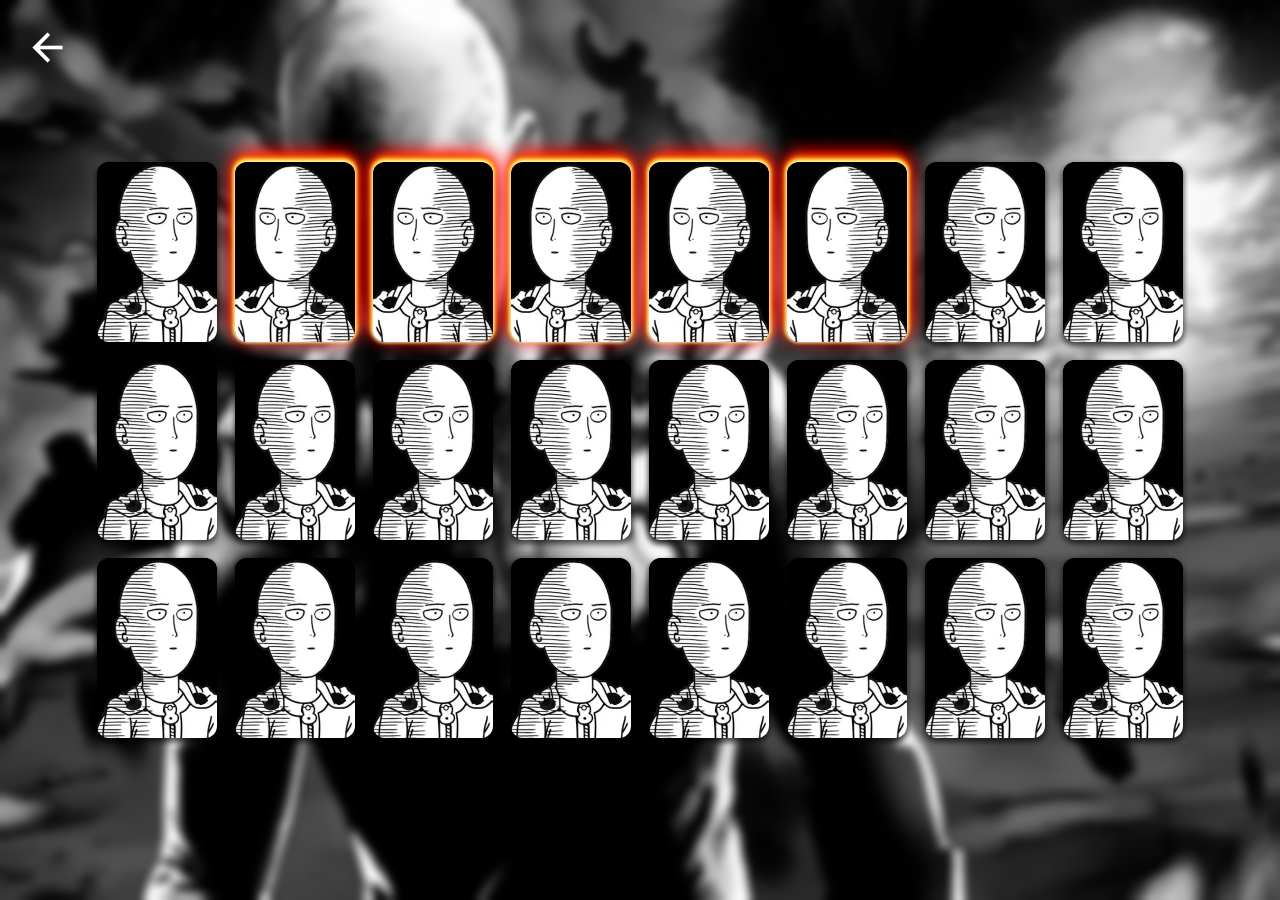
==== game.html @ 5aae7574 "adding layout project and some adjusts" ====
<!DOCTYPE html>
<html lang="pt-BR">

<head>
    <meta charset="UTF-8">
    <meta http-equiv="X-UA-Compatible" content="IE=edge">
    <meta name="viewport" content="width=device-width, initial-scale=1.0">
    <!-- JavaScript -->
    <script defer src="./assets/js/game.js"></script>
    <script defer src="./assets/js/interface.js"></script>
    <!-- CSS -->
    <link rel="stylesheet" href="./assets/css/style.css">
    <link rel="shortcut icon" href="./assets/images/punch-favicon.png" type="image/x-icon">
    <!-- Material Icons -->
    <link href="https://fonts.googleapis.com/icon?family=Material+Icons" rel="stylesheet">
    <!-- Page title -->
    <title>Memory Game - New Game</title>
</head>

<body>

    <div id="game-container">
        <a href="index.html"><span class="material-icons">arrow_back</span></a>
        <div id="card">
            <div id="front-card" class="card-square">
                <img src="./assets/images/saitama-front.webp" alt="card">
            </div>
            <div id="back-card" class="card-square">
                <img src="./assets/images/card-back.webp" alt="card">
            </div>
        </div>
        <div id="card" class="flip">
            <div id="front-card" class="card-square">
                <img src="./assets/images/king-front.webp" alt="card">
            </div>
            <div id="back-card" class="card-square">
                <img src="./assets/images/card-back.webp" alt="card">
            </div>
        </div>
        <div id="card" class="flip">
            <div id="front-card" class="card-square">
                <img src="./assets/images/metalbat-front.webp" alt="card">
            </div>
            <div id="back-card" class="card-square">
                <img src="./assets/images/card-back.webp" alt="card">
            </div>
        </div>
        <div id="card" class="flip">
            <div id="front-card" class="card-square">
                <img src="./assets/images/tatsumaki-front.webp" alt="card">
            </div>
            <div id="back-card" class="card-square">
                <img src="./assets/images/card-back.webp" alt="card">
            </div>
        </div>
        <div id="card" class="flip">
            <div id="front-card" class="card-square">
                <img src="./assets/images/sonic-front.webp" alt="card">
            </div>
            <div id="back-card" class="card-square">
                <img src="./assets/images/card-back.webp" alt="card">
            </div>
        </div>
        <div id="card" class="flip">
            <div id="front-card" class="card-square">
                <img src="./assets/images/silverfang-front.webp" alt="card">
            </div>
            <div id="back-card" class="card-square">
                <img src="./assets/images/card-back.webp" alt="card">
            </div>
        </div>
        <div id="card">
            <div id="front-card" class="card-square">
                <img src="./assets/images/saitama-front.webp" alt="card">
            </div>
            <div id="back-card" class="card-square">
                <img src="./assets/images/card-back.webp" alt="card">
            </div>
        </div>
        <div id="card">
            <div id="front-card" class="card-square">
                <img src="./assets/images/saitama-front.webp" alt="card">
            </div>
            <div id="back-card" class="card-square">
                <img src="./assets/images/card-back.webp" alt="card">
            </div>
        </div>
        <div id="card">
            <div id="front-card" class="card-square">
                <img src="./assets/images/saitama-front.webp" alt="card">
            </div>
            <div id="back-card" class="card-square">
                <img src="./assets/images/card-back.webp" alt="card">
            </div>
        </div>
        <div id="card">
            <div id="front-card" class="card-square">
                <img src="./assets/images/saitama-front.webp" alt="card">
            </div>
            <div id="back-card" class="card-square">
                <img src="./assets/images/card-back.webp" alt="card">
            </div>
        </div>
        <div id="card">
            <div id="front-card" class="card-square">
                <img src="./assets/images/saitama-front.webp" alt="card">
            </div>
            <div id="back-card" class="card-square">
                <img src="./assets/images/card-back.webp" alt="card">
            </div>
        </div>
        <div id="card">
            <div id="front-card" class="card-square">
                <img src="./assets/images/saitama-front.webp" alt="card">
            </div>
            <div id="back-card" class="card-square">
                <img src="./assets/images/card-back.webp" alt="card">
            </div>
        </div>
        <div id="card">
            <div id="front-card" class="card-square">
                <img src="./assets/images/saitama-front.webp" alt="card">
            </div>
            <div id="back-card" class="card-square">
                <img src="./assets/images/card-back.webp" alt="card">
            </div>
        </div>
        <div id="card">
            <div id="front-card" class="card-square">
                <img src="./assets/images/saitama-front.webp" alt="card">
            </div>
            <div id="back-card" class="card-square">
                <img src="./assets/images/card-back.webp" alt="card">
            </div>
        </div>
        <div id="card">
            <div id="front-card" class="card-square">
                <img src="./assets/images/saitama-front.webp" alt="card">
            </div>
            <div id="back-card" class="card-square">
                <img src="./assets/images/card-back.webp" alt="card">
            </div>
        </div>
        <div id="card">
            <div id="front-card" class="card-square">
                <img src="./assets/images/saitama-front.webp" alt="card">
            </div>
            <div id="back-card" class="card-square">
                <img src="./assets/images/card-back.webp" alt="card">
            </div>
        </div>
        <div id="card">
            <div id="front-card" class="card-square">
                <img src="./assets/images/saitama-front.webp" alt="card">
            </div>
            <div id="back-card" class="card-square">
                <img src="./assets/images/card-back.webp" alt="card">
            </div>
        </div>
        <div id="card">
            <div id="front-card" class="card-square">
                <img src="./assets/images/saitama-front.webp" alt="card">
            </div>
            <div id="back-card" class="card-square">
                <img src="./assets/images/card-back.webp" alt="card">
            </div>
        </div>
        <div id="card">
            <div id="front-card" class="card-square">
                <img src="./assets/images/saitama-front.webp" alt="card">
            </div>
            <div id="back-card" class="card-square">
                <img src="./assets/images/card-back.webp" alt="card">
            </div>
        </div>
        <div id="card">
            <div id="front-card" class="card-square">
                <img src="./assets/images/saitama-front.webp" alt="card">
            </div>
            <div id="back-card" class="card-square">
                <img src="./assets/images/card-back.webp" alt="card">
            </div>
        </div>
        <div id="card">
            <div id="front-card" class="card-square">
                <img src="./assets/images/saitama-front.webp" alt="card">
            </div>
            <div id="back-card" class="card-square">
                <img src="./assets/images/card-back.webp" alt="card">
            </div>
        </div>
        <div id="card">
            <div id="front-card" class="card-square">
                <img src="./assets/images/saitama-front.webp" alt="card">
            </div>
            <div id="back-card" class="card-square">
                <img src="./assets/images/card-back.webp" alt="card">
            </div>
        </div>
        <div id="card">
            <div id="front-card" class="card-square">
                <img src="./assets/images/saitama-front.webp" alt="card">
            </div>
            <div id="back-card" class="card-square">
                <img src="./assets/images/card-back.webp" alt="card">
            </div>
        </div>
        <div id="card">
            <div id="front-card" class="card-square">
                <img src="./assets/images/saitama-front.webp" alt="card">
            </div>
            <div id="back-card" class="card-square">
                <img src="./assets/images/card-back.webp" alt="card">
            </div>
        </div>
    </div>

    <script>
        const card = document.querySelector('#card')
        card.addEventListener('click', () => card.classList.toggle('flip'))
    </script>

</body>

</html>
---- assets/css/style.css ----
* {
  margin: 0;
  padding: 0;
  -webkit-box-sizing: border-box;
          box-sizing: border-box;
}

:root {
  font-size: 62.5%;
  height: 100%;
  -webkit-user-select: none;
     -moz-user-select: none;
      -ms-user-select: none;
          user-select: none;
}

body {
  display: -webkit-box;
  display: -ms-flexbox;
  display: flex;
  -webkit-box-pack: center;
      -ms-flex-pack: center;
          justify-content: center;
  -webkit-box-align: center;
      -ms-flex-align: center;
          align-items: center;
  width: 100%;
  height: 100%;
  background: url("../images/game-background.webp") no-repeat center/cover;
  -webkit-backdrop-filter: blur(5px);
          backdrop-filter: blur(5px);
}

#game-container {
  display: -ms-grid;
  display: grid;
  -webkit-box-align: center;
      -ms-flex-align: center;
          align-items: center;
  -webkit-box-pack: center;
      -ms-flex-pack: center;
          justify-content: center;
  -ms-grid-columns: (1fr)[8];
      grid-template-columns: repeat(8, 1fr);
  -ms-grid-rows: (1fr)[3];
      grid-template-rows: repeat(3, 1fr);
  gap: 1.8rem;
  padding: .5rem;
}

#game-container a {
  position: absolute;
  left: 2.5rem;
  top: 2.5rem;
}

#game-container a span {
  color: #fff;
  font-size: 4.5rem;
}

#card {
  display: -webkit-box;
  display: -ms-flexbox;
  display: flex;
  -webkit-box-pack: center;
      -ms-flex-pack: center;
          justify-content: center;
  -webkit-box-align: center;
      -ms-flex-align: center;
          align-items: center;
  -webkit-transform-style: preserve-3d;
          transform-style: preserve-3d;
  -webkit-transition: all .5s;
  transition: all .5s;
  cursor: not-allowed;
}

#card:not(.flip) {
  cursor: pointer;
}

#card:not(.flip) .card-square {
  -webkit-box-shadow: rgba(0, 0, 0, 0.2) 0px 3px 6px, rgba(0, 0, 0, 0.3) 0px 3px 6px;
          box-shadow: rgba(0, 0, 0, 0.2) 0px 3px 6px, rgba(0, 0, 0, 0.3) 0px 3px 6px;
}

.card-square {
  display: -webkit-box;
  display: -ms-flexbox;
  display: flex;
  -webkit-box-pack: center;
      -ms-flex-pack: center;
          justify-content: center;
  -webkit-box-align: center;
      -ms-flex-align: center;
          align-items: center;
  position: relative;
  width: 12rem;
  height: 18rem;
  border-radius: 1.2rem;
  overflow: hidden;
  -webkit-box-shadow: white 0px -1px 4px, yellow 0px -2px 5px, #ff8000 0px -4px 8px, red 0px -6px 20px, 0 0 0 0 rgba(0, 0, 0, 0);
          box-shadow: white 0px -1px 4px, yellow 0px -2px 5px, #ff8000 0px -4px 8px, red 0px -6px 20px, 0 0 0 0 rgba(0, 0, 0, 0);
}

.card-square img {
  width: 100%;
  height: 100%;
}

#front-card {
  -webkit-transform: rotateY(180deg);
          transform: rotateY(180deg);
  position: absolute;
}

.flip {
  -webkit-transform: rotateY(180deg);
          transform: rotateY(180deg);
}
/*# sourceMappingURL=style.css.map */
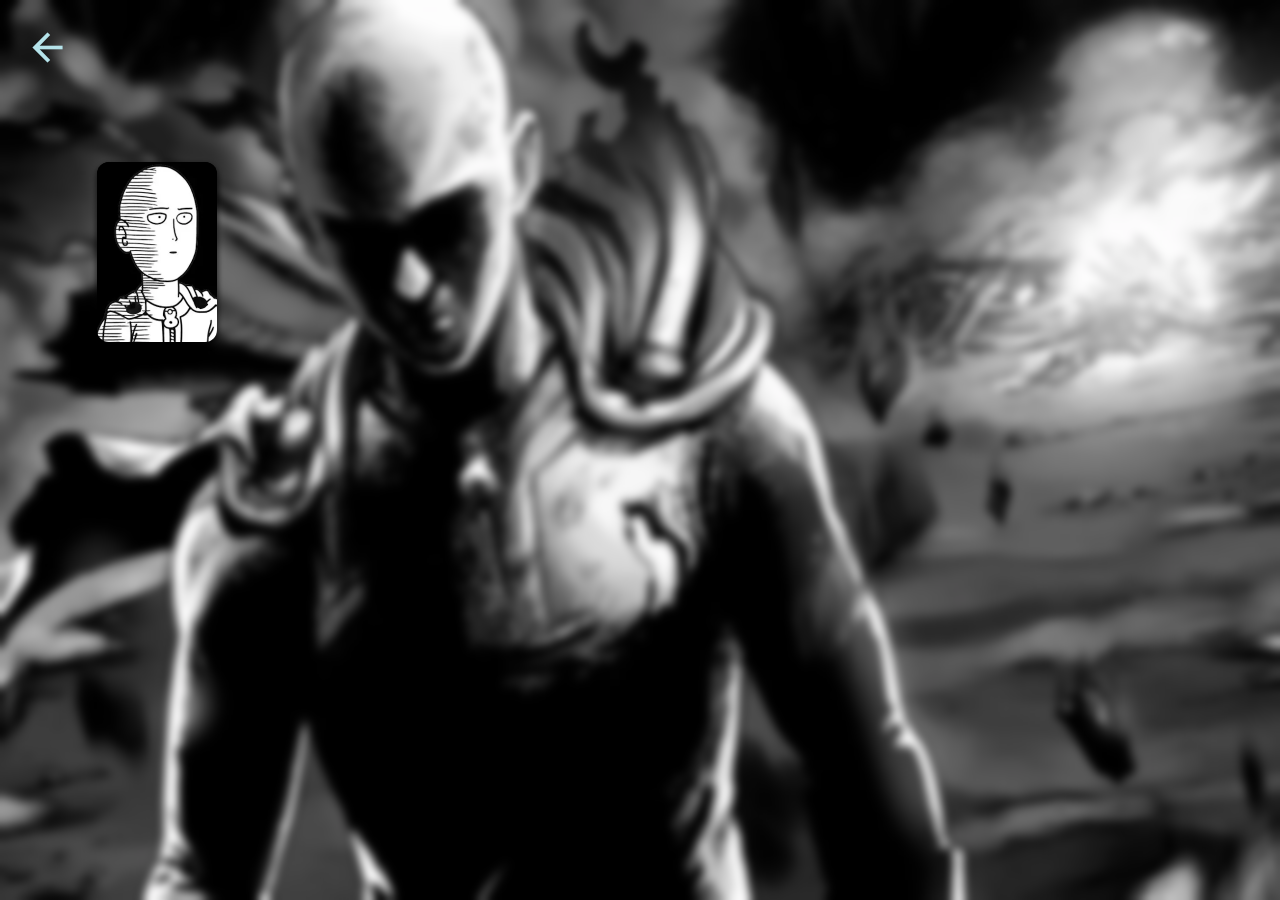
==== commit 896ebb74: "main page functionalities done" ====
--- a/game.html
+++ b/game.html
@@ -1,15 +1,15 @@
 <!DOCTYPE html>
-<html lang="pt-BR">
+<html lang="en">
 
 <head>
     <meta charset="UTF-8">
     <meta http-equiv="X-UA-Compatible" content="IE=edge">
     <meta name="viewport" content="width=device-width, initial-scale=1.0">
     <!-- JavaScript -->
-    <script defer src="./assets/js/game.js"></script>
+    <!-- <script defer src="./assets/js/game.js"></script> -->
     <script defer src="./assets/js/interface.js"></script>
     <!-- CSS -->
-    <link rel="stylesheet" href="./assets/css/style.css">
+    <link rel="stylesheet" href="./assets/css/game.css">
     <link rel="shortcut icon" href="./assets/images/punch-favicon.png" type="image/x-icon">
     <!-- Material Icons -->
     <link href="https://fonts.googleapis.com/icon?family=Material+Icons" rel="stylesheet">
@@ -20,206 +20,19 @@
 <body>
 
     <div id="game-container">
+        <!-- Arrow Back - Home page -->
         <a href="index.html"><span class="material-icons">arrow_back</span></a>
+        <!-- Maximum 12 pairs (24 cards) -->
         <div id="card">
             <div id="front-card" class="card-square">
-                <img src="./assets/images/saitama-front.webp" alt="card">
+                <img src="./assets/images/cards/saitama-front.webp" alt="card">
             </div>
             <div id="back-card" class="card-square">
-                <img src="./assets/images/card-back.webp" alt="card">
-            </div>
-        </div>
-        <div id="card" class="flip">
-            <div id="front-card" class="card-square">
-                <img src="./assets/images/king-front.webp" alt="card">
-            </div>
-            <div id="back-card" class="card-square">
-                <img src="./assets/images/card-back.webp" alt="card">
-            </div>
-        </div>
-        <div id="card" class="flip">
-            <div id="front-card" class="card-square">
-                <img src="./assets/images/metalbat-front.webp" alt="card">
-            </div>
-            <div id="back-card" class="card-square">
-                <img src="./assets/images/card-back.webp" alt="card">
-            </div>
-        </div>
-        <div id="card" class="flip">
-            <div id="front-card" class="card-square">
-                <img src="./assets/images/tatsumaki-front.webp" alt="card">
-            </div>
-            <div id="back-card" class="card-square">
-                <img src="./assets/images/card-back.webp" alt="card">
-            </div>
-        </div>
-        <div id="card" class="flip">
-            <div id="front-card" class="card-square">
-                <img src="./assets/images/sonic-front.webp" alt="card">
-            </div>
-            <div id="back-card" class="card-square">
-                <img src="./assets/images/card-back.webp" alt="card">
-            </div>
-        </div>
-        <div id="card" class="flip">
-            <div id="front-card" class="card-square">
-                <img src="./assets/images/silverfang-front.webp" alt="card">
-            </div>
-            <div id="back-card" class="card-square">
-                <img src="./assets/images/card-back.webp" alt="card">
-            </div>
-        </div>
-        <div id="card">
-            <div id="front-card" class="card-square">
-                <img src="./assets/images/saitama-front.webp" alt="card">
-            </div>
-            <div id="back-card" class="card-square">
-                <img src="./assets/images/card-back.webp" alt="card">
-            </div>
-        </div>
-        <div id="card">
-            <div id="front-card" class="card-square">
-                <img src="./assets/images/saitama-front.webp" alt="card">
-            </div>
-            <div id="back-card" class="card-square">
-                <img src="./assets/images/card-back.webp" alt="card">
-            </div>
-        </div>
-        <div id="card">
-            <div id="front-card" class="card-square">
-                <img src="./assets/images/saitama-front.webp" alt="card">
-            </div>
-            <div id="back-card" class="card-square">
-                <img src="./assets/images/card-back.webp" alt="card">
-            </div>
-        </div>
-        <div id="card">
-            <div id="front-card" class="card-square">
-                <img src="./assets/images/saitama-front.webp" alt="card">
-            </div>
-            <div id="back-card" class="card-square">
-                <img src="./assets/images/card-back.webp" alt="card">
-            </div>
-        </div>
-        <div id="card">
-            <div id="front-card" class="card-square">
-                <img src="./assets/images/saitama-front.webp" alt="card">
-            </div>
-            <div id="back-card" class="card-square">
-                <img src="./assets/images/card-back.webp" alt="card">
-            </div>
-        </div>
-        <div id="card">
-            <div id="front-card" class="card-square">
-                <img src="./assets/images/saitama-front.webp" alt="card">
-            </div>
-            <div id="back-card" class="card-square">
-                <img src="./assets/images/card-back.webp" alt="card">
-            </div>
-        </div>
-        <div id="card">
-            <div id="front-card" class="card-square">
-                <img src="./assets/images/saitama-front.webp" alt="card">
-            </div>
-            <div id="back-card" class="card-square">
-                <img src="./assets/images/card-back.webp" alt="card">
-            </div>
-        </div>
-        <div id="card">
-            <div id="front-card" class="card-square">
-                <img src="./assets/images/saitama-front.webp" alt="card">
-            </div>
-            <div id="back-card" class="card-square">
-                <img src="./assets/images/card-back.webp" alt="card">
-            </div>
-        </div>
-        <div id="card">
-            <div id="front-card" class="card-square">
-                <img src="./assets/images/saitama-front.webp" alt="card">
-            </div>
-            <div id="back-card" class="card-square">
-                <img src="./assets/images/card-back.webp" alt="card">
-            </div>
-        </div>
-        <div id="card">
-            <div id="front-card" class="card-square">
-                <img src="./assets/images/saitama-front.webp" alt="card">
-            </div>
-            <div id="back-card" class="card-square">
-                <img src="./assets/images/card-back.webp" alt="card">
-            </div>
-        </div>
-        <div id="card">
-            <div id="front-card" class="card-square">
-                <img src="./assets/images/saitama-front.webp" alt="card">
-            </div>
-            <div id="back-card" class="card-square">
-                <img src="./assets/images/card-back.webp" alt="card">
-            </div>
-        </div>
-        <div id="card">
-            <div id="front-card" class="card-square">
-                <img src="./assets/images/saitama-front.webp" alt="card">
-            </div>
-            <div id="back-card" class="card-square">
-                <img src="./assets/images/card-back.webp" alt="card">
-            </div>
-        </div>
-        <div id="card">
-            <div id="front-card" class="card-square">
-                <img src="./assets/images/saitama-front.webp" alt="card">
-            </div>
-            <div id="back-card" class="card-square">
-                <img src="./assets/images/card-back.webp" alt="card">
-            </div>
-        </div>
-        <div id="card">
-            <div id="front-card" class="card-square">
-                <img src="./assets/images/saitama-front.webp" alt="card">
-            </div>
-            <div id="back-card" class="card-square">
-                <img src="./assets/images/card-back.webp" alt="card">
-            </div>
-        </div>
-        <div id="card">
-            <div id="front-card" class="card-square">
-                <img src="./assets/images/saitama-front.webp" alt="card">
-            </div>
-            <div id="back-card" class="card-square">
-                <img src="./assets/images/card-back.webp" alt="card">
-            </div>
-        </div>
-        <div id="card">
-            <div id="front-card" class="card-square">
-                <img src="./assets/images/saitama-front.webp" alt="card">
-            </div>
-            <div id="back-card" class="card-square">
-                <img src="./assets/images/card-back.webp" alt="card">
-            </div>
-        </div>
-        <div id="card">
-            <div id="front-card" class="card-square">
-                <img src="./assets/images/saitama-front.webp" alt="card">
-            </div>
-            <div id="back-card" class="card-square">
-                <img src="./assets/images/card-back.webp" alt="card">
-            </div>
-        </div>
-        <div id="card">
-            <div id="front-card" class="card-square">
-                <img src="./assets/images/saitama-front.webp" alt="card">
-            </div>
-            <div id="back-card" class="card-square">
-                <img src="./assets/images/card-back.webp" alt="card">
+                <img src="./assets/images/back-card.webp" alt="card">
             </div>
         </div>
     </div>
 
-    <script>
-        const card = document.querySelector('#card')
-        card.addEventListener('click', () => card.classList.toggle('flip'))
-    </script>
-
 </body>
 
 </html>--- a/assets/css/game.css
+++ b/assets/css/game.css
@@ -0,0 +1,127 @@
+* {
+  margin: 0;
+  padding: 0;
+  -webkit-box-sizing: border-box;
+          box-sizing: border-box;
+  text-decoration: none;
+  -webkit-user-select: none;
+     -moz-user-select: none;
+      -ms-user-select: none;
+          user-select: none;
+}
+
+:root {
+  font-size: 62.5%;
+  height: 100%;
+  -webkit-user-select: none;
+     -moz-user-select: none;
+      -ms-user-select: none;
+          user-select: none;
+}
+
+body {
+  display: -webkit-box;
+  display: -ms-flexbox;
+  display: flex;
+  -webkit-box-pack: center;
+      -ms-flex-pack: center;
+          justify-content: center;
+  -webkit-box-align: center;
+      -ms-flex-align: center;
+          align-items: center;
+  width: 100%;
+  height: 100%;
+  background: url("../images/game-background.webp") no-repeat center/cover;
+  -webkit-backdrop-filter: blur(5px);
+          backdrop-filter: blur(5px);
+}
+
+#game-container {
+  display: -ms-grid;
+  display: grid;
+  -webkit-box-align: center;
+      -ms-flex-align: center;
+          align-items: center;
+  -webkit-box-pack: center;
+      -ms-flex-pack: center;
+          justify-content: center;
+  -ms-grid-columns: (1fr)[8];
+      grid-template-columns: repeat(8, 1fr);
+  -ms-grid-rows: (1fr)[3];
+      grid-template-rows: repeat(3, 1fr);
+  gap: 1.8rem;
+  padding: .5rem;
+}
+
+#game-container a {
+  position: absolute;
+  left: 2.5rem;
+  top: 2.5rem;
+}
+
+#game-container a span {
+  color: #b5e3ea;
+  font-size: 4.5rem;
+}
+
+#card {
+  display: -webkit-box;
+  display: -ms-flexbox;
+  display: flex;
+  -webkit-box-pack: center;
+      -ms-flex-pack: center;
+          justify-content: center;
+  -webkit-box-align: center;
+      -ms-flex-align: center;
+          align-items: center;
+  -webkit-transform-style: preserve-3d;
+          transform-style: preserve-3d;
+  -webkit-transition: all .5s;
+  transition: all .5s;
+  cursor: not-allowed;
+}
+
+#card:not(.flip) {
+  cursor: pointer;
+}
+
+#card:not(.flip) .card-square {
+  -webkit-box-shadow: rgba(0, 0, 0, 0.2) 0px 3px 6px, rgba(0, 0, 0, 0.3) 0px 3px 6px;
+          box-shadow: rgba(0, 0, 0, 0.2) 0px 3px 6px, rgba(0, 0, 0, 0.3) 0px 3px 6px;
+}
+
+.card-square {
+  display: -webkit-box;
+  display: -ms-flexbox;
+  display: flex;
+  -webkit-box-pack: center;
+      -ms-flex-pack: center;
+          justify-content: center;
+  -webkit-box-align: center;
+      -ms-flex-align: center;
+          align-items: center;
+  position: relative;
+  width: 12rem;
+  height: 18rem;
+  border-radius: 1.2rem;
+  overflow: hidden;
+  -webkit-box-shadow: white 0px -1px 4px, yellow 0px -2px 5px, #ff8000 0px -4px 8px, red 0px -6px 20px, 0 0 0 0 rgba(0, 0, 0, 0);
+          box-shadow: white 0px -1px 4px, yellow 0px -2px 5px, #ff8000 0px -4px 8px, red 0px -6px 20px, 0 0 0 0 rgba(0, 0, 0, 0);
+}
+
+.card-square img {
+  width: 100%;
+  height: 100%;
+}
+
+#front-card {
+  -webkit-transform: rotateY(180deg);
+          transform: rotateY(180deg);
+  position: absolute;
+}
+
+.flip {
+  -webkit-transform: rotateY(180deg);
+          transform: rotateY(180deg);
+}
+/*# sourceMappingURL=game.css.map */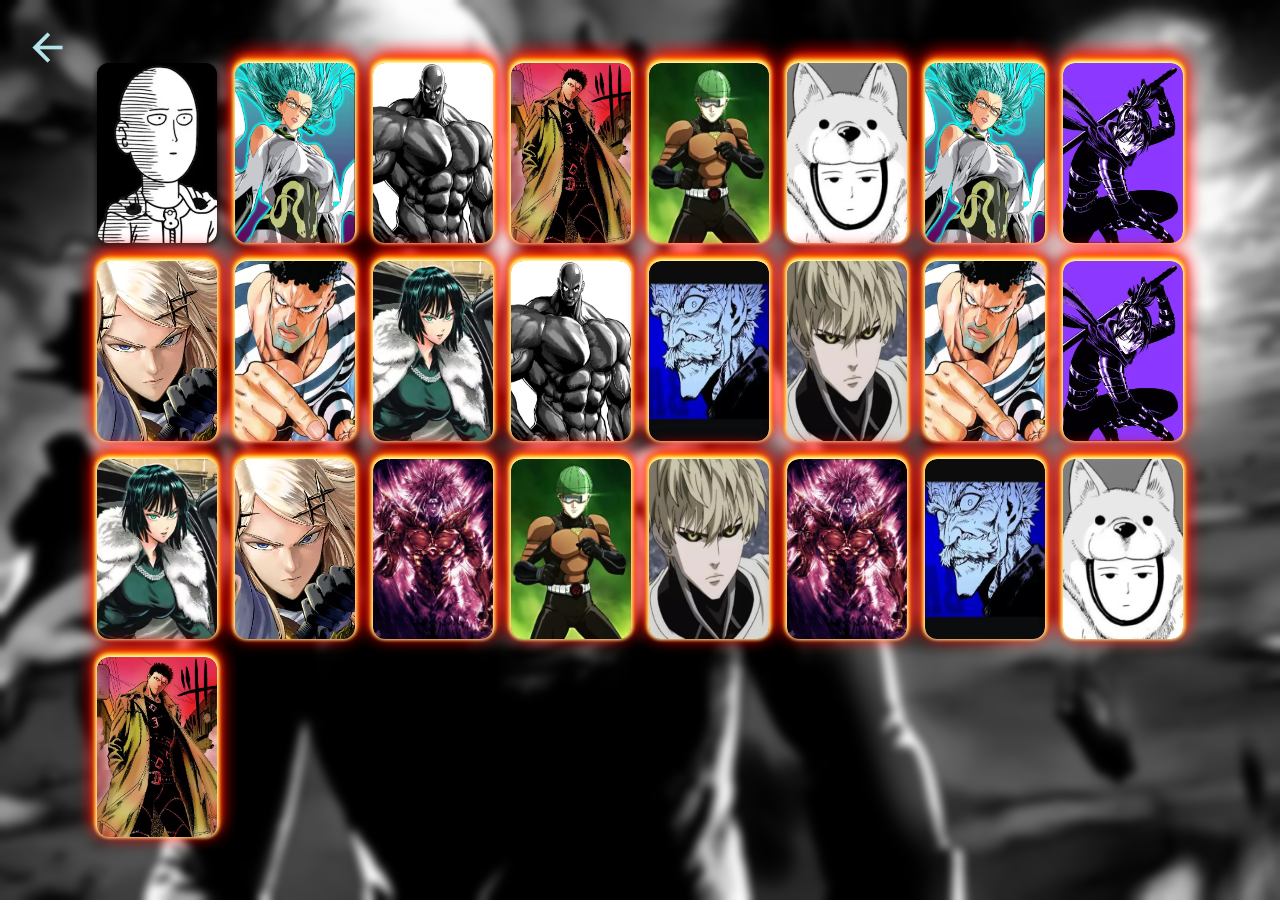
==== commit 43929d2a: "some improvements" ====
--- a/game.html
+++ b/game.html
@@ -6,7 +6,7 @@
     <meta http-equiv="X-UA-Compatible" content="IE=edge">
     <meta name="viewport" content="width=device-width, initial-scale=1.0">
     <!-- JavaScript -->
-    <!-- <script defer src="./assets/js/game.js"></script> -->
+    <script defer src="./assets/js/game.js"></script>
     <script defer src="./assets/js/interface.js"></script>
     <!-- CSS -->
     <link rel="stylesheet" href="./assets/css/game.css">
@@ -20,17 +20,23 @@
 <body>
 
     <div id="game-container">
+        <!-- Flip sound -->
+        <audio id="flip-sound" src="./assets/sounds/flip.ogg"></audio>
         <!-- Arrow Back - Home page -->
-        <a href="index.html"><span class="material-icons">arrow_back</span></a>
+        <a title="Back to home" href="index.html"><span class="material-icons">arrow_back</span></a>
         <!-- Maximum 12 pairs (24 cards) -->
-        <div id="card">
-            <div id="front-card" class="card-square">
-                <img src="./assets/images/cards/saitama-front.webp" alt="card">
+
+
+        <div id="card" class="cards">
+            <div class="front-card card-square" data-icon="saitama">
+                <img src="./assets/images/cards/saitama.webp">
             </div>
-            <div id="back-card" class="card-square">
-                <img src="./assets/images/back-card.webp" alt="card">
+            <div class="back-card card-square">
+                <img src="./assets/images/back-card.webp">
             </div>
         </div>
+
+
     </div>
 
 </body>
--- a/assets/css/game.css
+++ b/assets/css/game.css
@@ -64,7 +64,7 @@
   font-size: 4.5rem;
 }
 
-#card {
+.cards {
   display: -webkit-box;
   display: -ms-flexbox;
   display: flex;
@@ -81,11 +81,11 @@
   cursor: not-allowed;
 }
 
-#card:not(.flip) {
+.cards:not(.flip) {
   cursor: pointer;
 }
 
-#card:not(.flip) .card-square {
+.cards:not(.flip) .card-square {
   -webkit-box-shadow: rgba(0, 0, 0, 0.2) 0px 3px 6px, rgba(0, 0, 0, 0.3) 0px 3px 6px;
           box-shadow: rgba(0, 0, 0, 0.2) 0px 3px 6px, rgba(0, 0, 0, 0.3) 0px 3px 6px;
 }
@@ -114,7 +114,7 @@
   height: 100%;
 }
 
-#front-card {
+.front-card {
   -webkit-transform: rotateY(180deg);
           transform: rotateY(180deg);
   position: absolute;
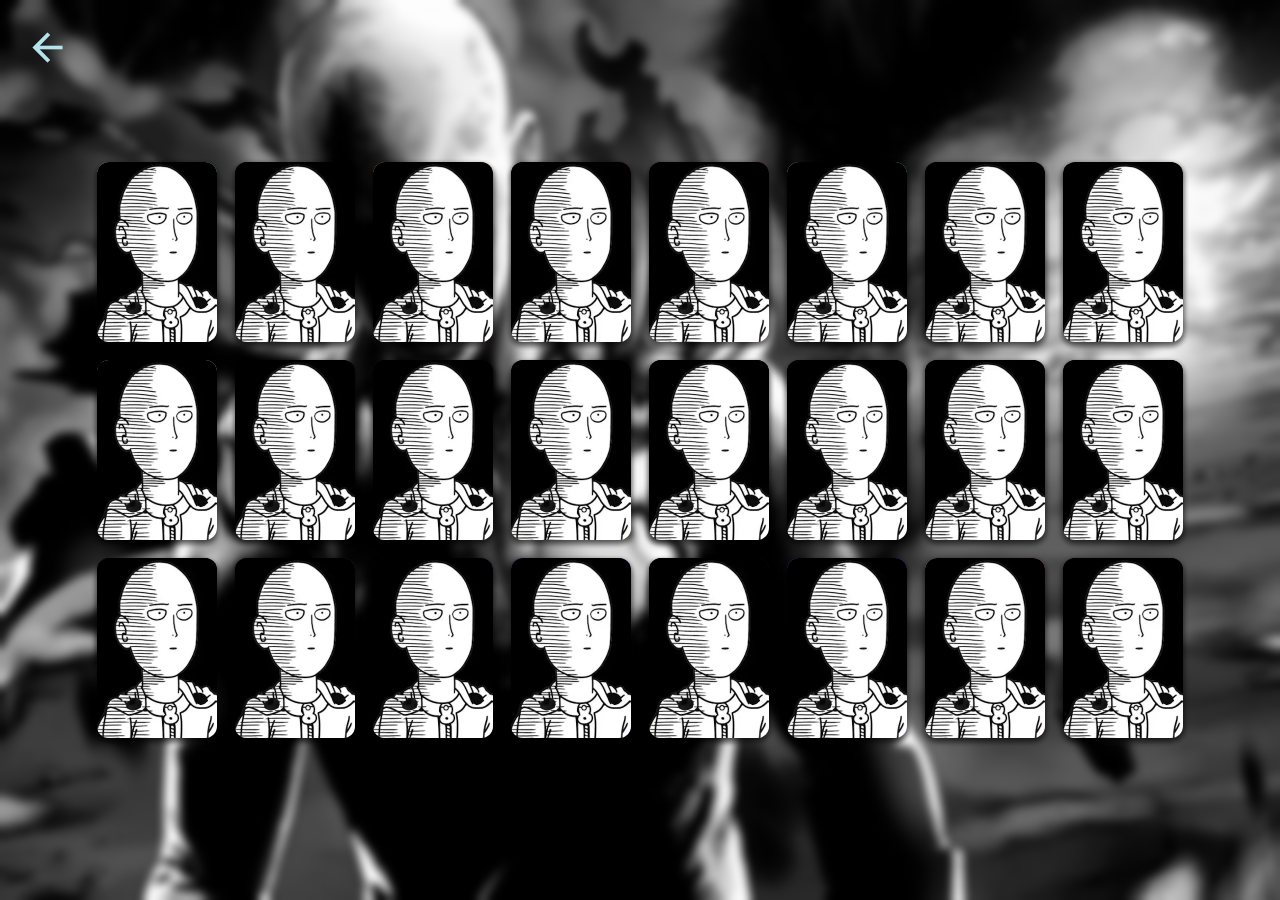
==== commit 654cdd05: "updates" ====
--- a/game.html
+++ b/game.html
@@ -20,12 +20,17 @@
 <body>
 
     <div id="game-container">
+
+        <!-- Match sound -->
+        <audio id="match-sound" src="./assets/sounds/ok.ogg"></audio>
+
         <!-- Flip sound -->
         <audio id="flip-sound" src="./assets/sounds/flip.ogg"></audio>
+
         <!-- Arrow Back - Home page -->
         <a title="Back to home" href="index.html"><span class="material-icons">arrow_back</span></a>
+
         <!-- Maximum 12 pairs (24 cards) -->
-
 
         <div id="card" class="cards">
             <div class="front-card card-square" data-icon="saitama">
@@ -36,7 +41,6 @@
             </div>
         </div>
 
-
     </div>
 
 </body>
--- a/assets/css/game.css
+++ b/assets/css/game.css
@@ -64,6 +64,17 @@
   font-size: 4.5rem;
 }
 
+#card {
+  opacity: 0;
+  visibility: hidden;
+  position: absolute;
+  top: 0;
+  right: 0;
+  width: 1px;
+  height: 1px;
+  overflow: hidden;
+}
+
 .cards {
   display: -webkit-box;
   display: -ms-flexbox;
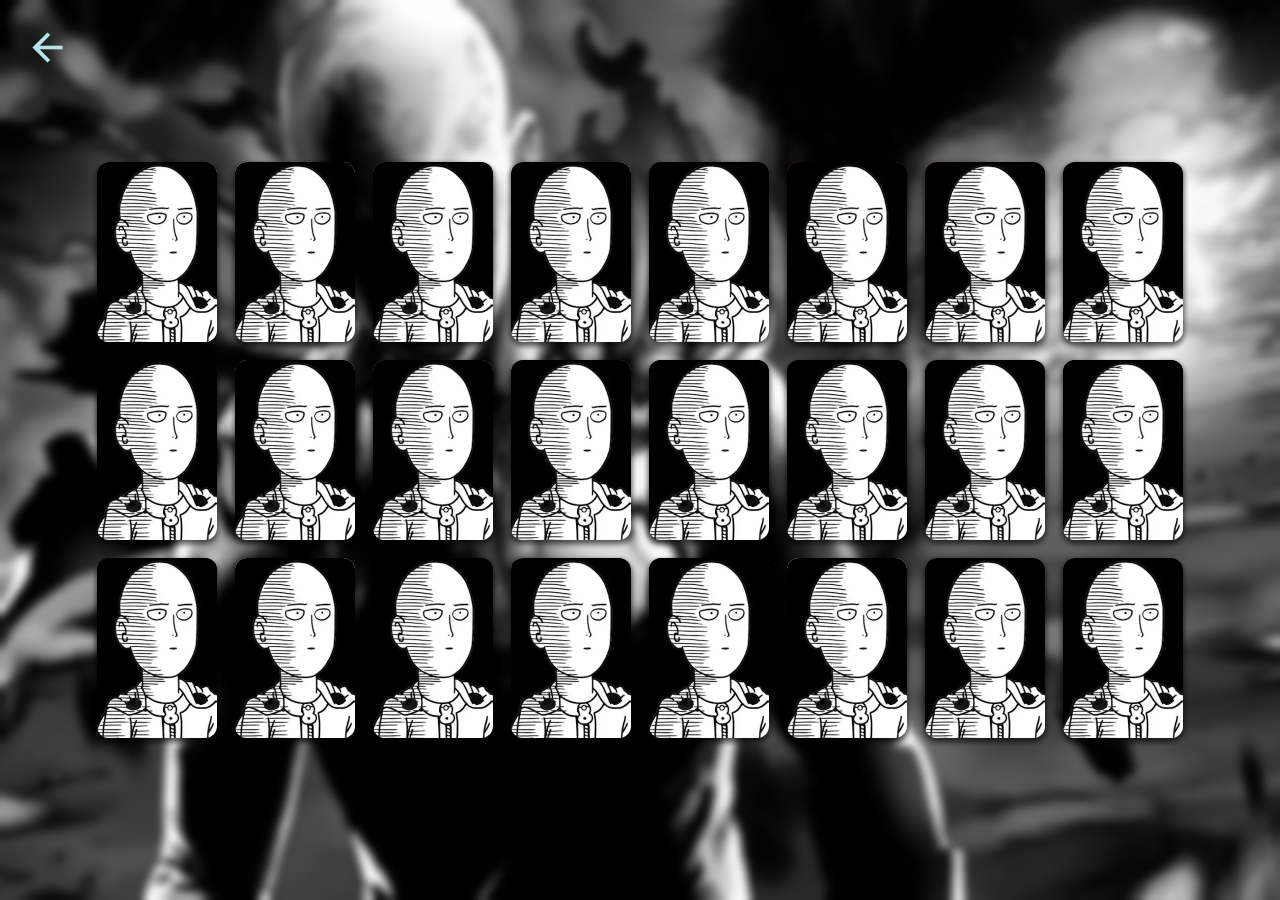
==== commit 56e99fcd: "finalizing adjusts in game operations" ====
--- a/game.html
+++ b/game.html
@@ -31,7 +31,6 @@
         <a title="Back to home" href="index.html"><span class="material-icons">arrow_back</span></a>
 
         <!-- Maximum 12 pairs (24 cards) -->
-
         <div id="card" class="cards">
             <div class="front-card card-square" data-icon="saitama">
                 <img src="./assets/images/cards/saitama.webp">
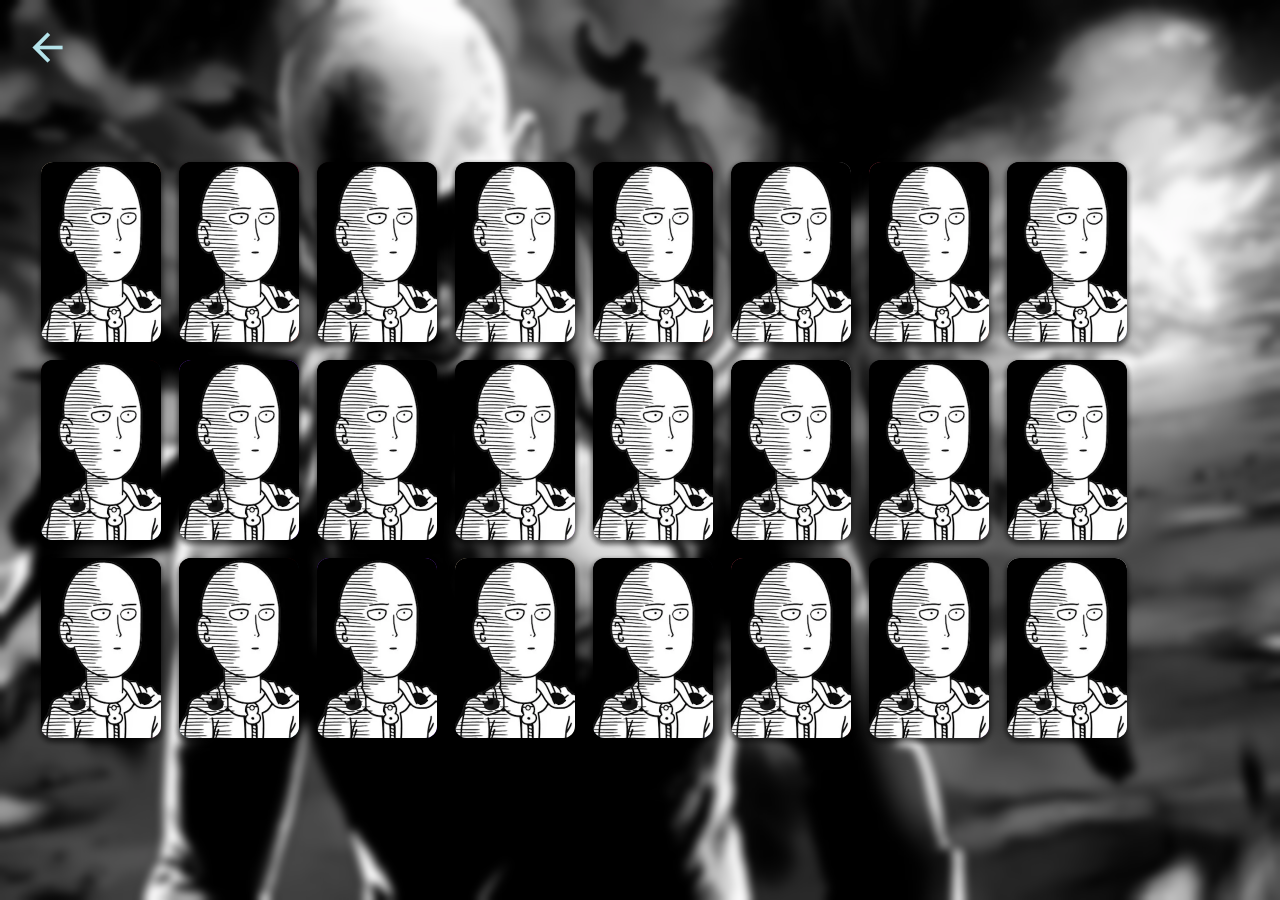
==== commit dee59229: "fix some bugs and finish game functions" ====
--- a/game.html
+++ b/game.html
@@ -13,22 +13,26 @@
     <link rel="shortcut icon" href="./assets/images/punch-favicon.png" type="image/x-icon">
     <!-- Material Icons -->
     <link href="https://fonts.googleapis.com/icon?family=Material+Icons" rel="stylesheet">
+    <!-- Google Font -->
+    <link rel="preconnect" href="https://fonts.googleapis.com">
+    <link rel="preconnect" href="https://fonts.gstatic.com" crossorigin>
+    <link href="https://fonts.googleapis.com/css2?family=Righteous&display=swap" rel="stylesheet">
     <!-- Page title -->
     <title>Memory Game - New Game</title>
 </head>
 
 <body>
 
-    <div id="game-container">
+    <!-- Match sound -->
+    <audio id="match-sound" src="./assets/sounds/ok.ogg"></audio>
 
-        <!-- Match sound -->
-        <audio id="match-sound" src="./assets/sounds/ok.ogg"></audio>
+    <!-- Flip sound -->
+    <audio id="flip-sound" src="./assets/sounds/flip.ogg"></audio>
 
-        <!-- Flip sound -->
-        <audio id="flip-sound" src="./assets/sounds/flip.ogg"></audio>
+    <!-- Arrow Back - Home page -->
+    <a id="back" title="Back to home" href="index.html"><span class="material-icons">arrow_back</span></a>
 
-        <!-- Arrow Back - Home page -->
-        <a title="Back to home" href="index.html"><span class="material-icons">arrow_back</span></a>
+    <div id="game-board">
 
         <!-- Maximum 12 pairs (24 cards) -->
         <div id="card" class="cards">
@@ -42,6 +46,14 @@
 
     </div>
 
+    <!-- Winner Modal -->
+
+    <div id="win-modal" class="winner-modal">
+        <div class="content">
+            <p>Congratulations, you win!!!</p>
+            <span id="play-again">Play again</span>
+        </div>
+    </div>
 </body>
 
 </html>--- a/assets/css/game.css
+++ b/assets/css/game.css
@@ -36,7 +36,113 @@
           backdrop-filter: blur(5px);
 }
 
-#game-container {
+* {
+  margin: 0;
+  padding: 0;
+  -webkit-box-sizing: border-box;
+          box-sizing: border-box;
+  text-decoration: none;
+  -webkit-user-select: none;
+     -moz-user-select: none;
+      -ms-user-select: none;
+          user-select: none;
+}
+
+:root {
+  font-size: 62.5%;
+  height: 100%;
+  -webkit-user-select: none;
+     -moz-user-select: none;
+      -ms-user-select: none;
+          user-select: none;
+}
+
+body {
+  display: -webkit-box;
+  display: -ms-flexbox;
+  display: flex;
+  -webkit-box-pack: center;
+      -ms-flex-pack: center;
+          justify-content: center;
+  -webkit-box-align: center;
+      -ms-flex-align: center;
+          align-items: center;
+  width: 100%;
+  height: 100%;
+  background: url("../images/game-background.webp") no-repeat center/cover;
+  -webkit-backdrop-filter: blur(5px);
+          backdrop-filter: blur(5px);
+}
+
+.winner-modal {
+  visibility: hidden;
+  opacity: 0;
+}
+
+.winner-modal.active {
+  display: -webkit-box;
+  display: -ms-flexbox;
+  display: flex;
+  -webkit-box-pack: center;
+      -ms-flex-pack: center;
+          justify-content: center;
+  -webkit-box-align: center;
+      -ms-flex-align: center;
+          align-items: center;
+  visibility: unset;
+  opacity: 1;
+  position: absolute;
+  width: 100%;
+  height: 100%;
+  background: rgba(0, 0, 0, 0.7);
+  -webkit-backdrop-filter: blur(0.2rem);
+          backdrop-filter: blur(0.2rem);
+}
+
+.winner-modal.active .content {
+  position: relative;
+  display: -webkit-box;
+  display: -ms-flexbox;
+  display: flex;
+  -webkit-box-pack: center;
+      -ms-flex-pack: center;
+          justify-content: center;
+  -webkit-box-align: center;
+      -ms-flex-align: center;
+          align-items: center;
+  -webkit-box-orient: vertical;
+  -webkit-box-direction: normal;
+      -ms-flex-direction: column;
+          flex-direction: column;
+}
+
+.winner-modal.active .content p {
+  color: #e9bf5c;
+  text-shadow: 0.1rem 0.1rem 0.1rem #9c3c37;
+  margin-bottom: 6.5rem;
+  font: 5rem 'Righteous', cursive;
+}
+
+.winner-modal.active .content #play-again {
+  position: absolute;
+  color: #b5e3ea;
+  background: #9c3c37;
+  padding: 1rem 2rem;
+  font: 1.5rem 'Righteous', cursive;
+  border-radius: .5rem;
+  cursor: pointer;
+  -webkit-transition: .2s ease-in;
+  transition: .2s ease-in;
+  bottom: 0;
+}
+
+.winner-modal.active .content #play-again:hover {
+  font-size: 1.6rem;
+  -webkit-filter: brightness(1.2);
+          filter: brightness(1.2);
+}
+
+#game-board {
   display: -ms-grid;
   display: grid;
   -webkit-box-align: center;
@@ -53,13 +159,13 @@
   padding: .5rem;
 }
 
-#game-container a {
+#back {
   position: absolute;
   left: 2.5rem;
   top: 2.5rem;
 }
 
-#game-container a span {
+#back span {
   color: #b5e3ea;
   font-size: 4.5rem;
 }
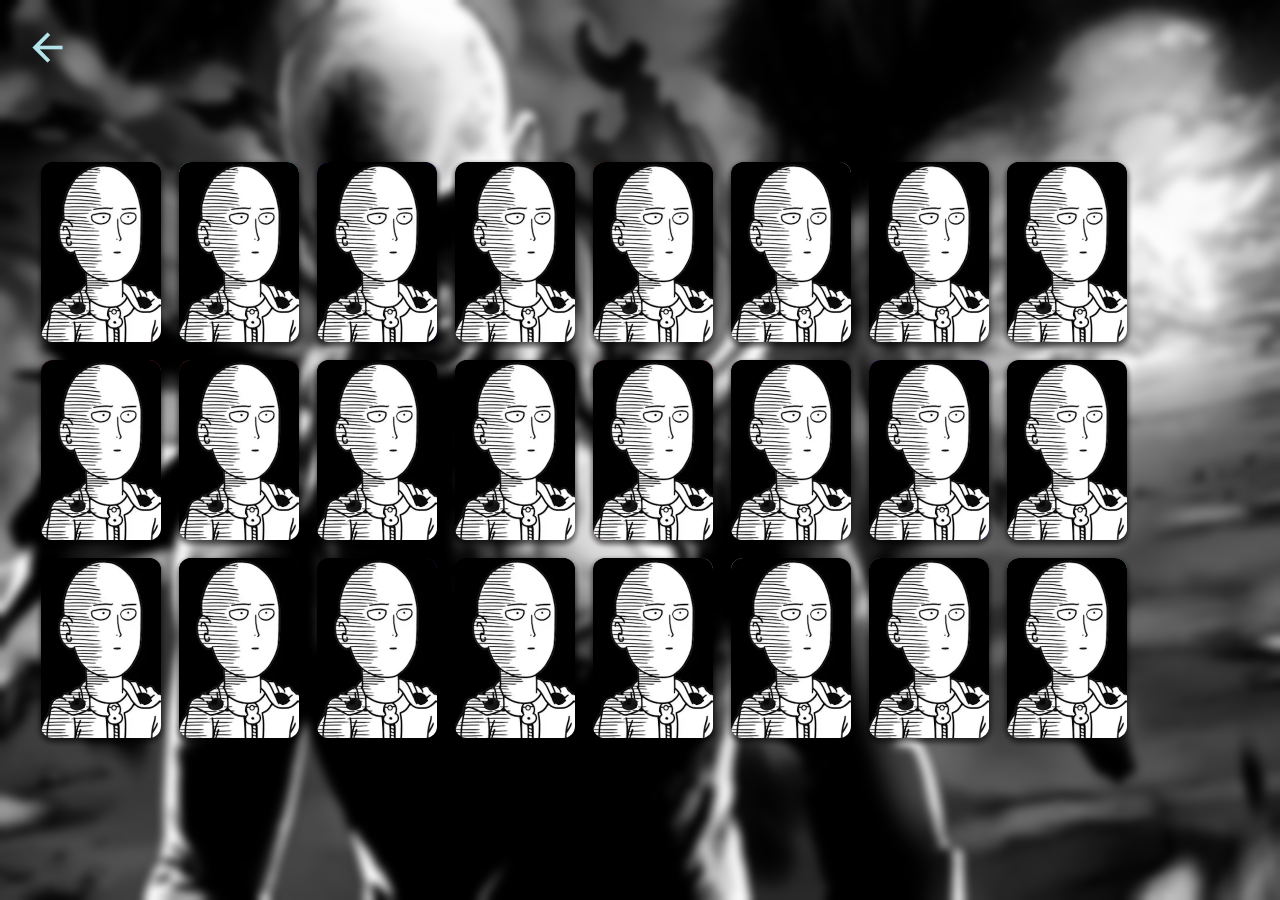
==== commit c9e13e5f: "adding music theme on win modal" ====
--- a/game.html
+++ b/game.html
@@ -22,6 +22,9 @@
 </head>
 
 <body>
+
+    <!-- Theme sound -->
+    <audio id="music-theme" src="./assets/sounds/opm-ost.ogg"></audio>
 
     <!-- Match sound -->
     <audio id="match-sound" src="./assets/sounds/ok.ogg"></audio>
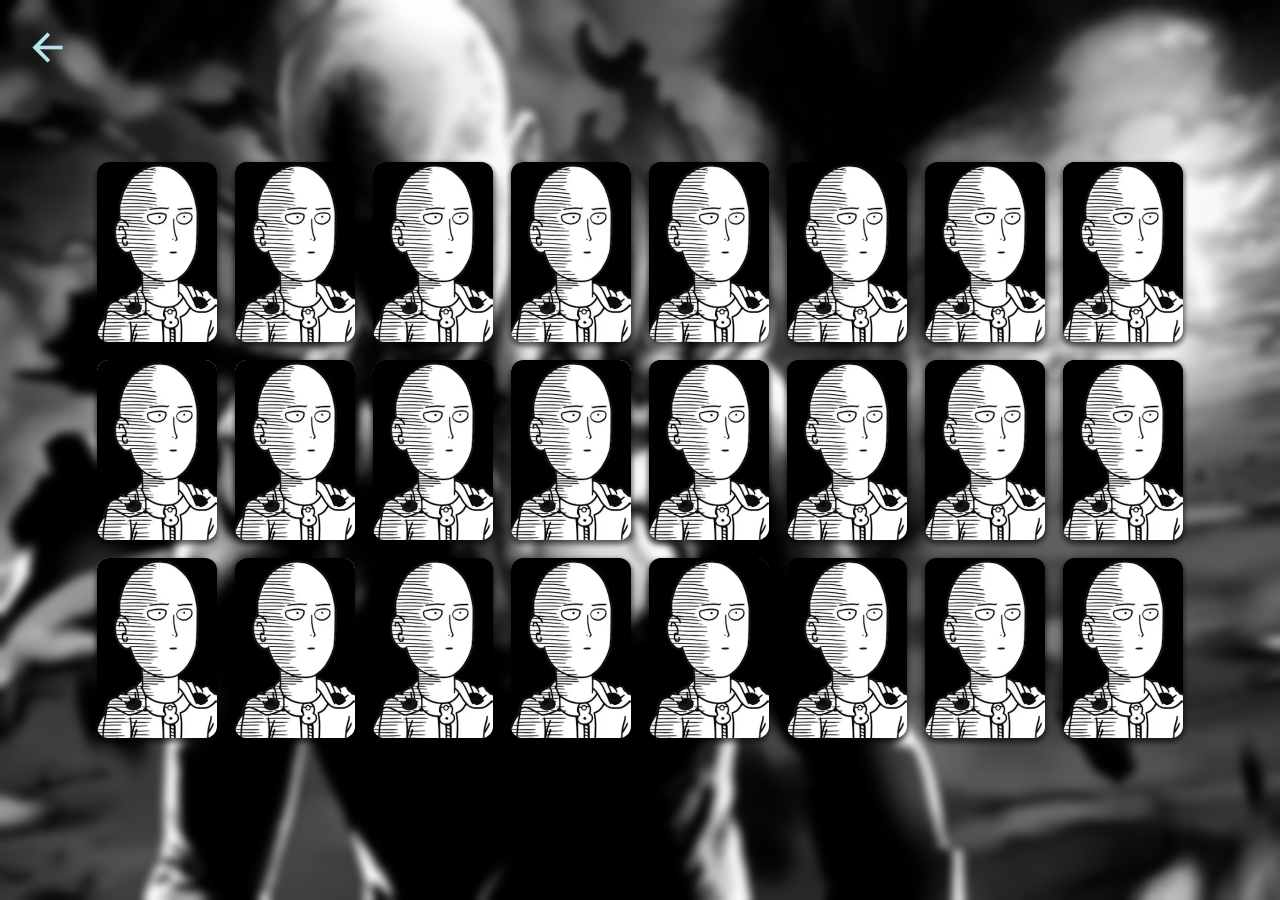
==== commit ad7f8d82: "media queries added" ====
--- a/game.html
+++ b/game.html
@@ -23,40 +23,36 @@
 
 <body>
 
-    <!-- Theme sound -->
-    <audio id="music-theme" src="./assets/sounds/opm-ost.ogg"></audio>
+    <div id="content">
+        <!-- Back to home page -->
+        <a id="back" title="Back to home" href="index.html"><span class="material-icons">arrow_back</span></a>
 
-    <!-- Match sound -->
-    <audio id="match-sound" src="./assets/sounds/ok.ogg"></audio>
+        <div id="game-board">
 
-    <!-- Flip sound -->
-    <audio id="flip-sound" src="./assets/sounds/flip.ogg"></audio>
-
-    <!-- Arrow Back - Home page -->
-    <a id="back" title="Back to home" href="index.html"><span class="material-icons">arrow_back</span></a>
-
-    <div id="game-board">
-
-        <!-- Maximum 12 pairs (24 cards) -->
-        <div id="card" class="cards">
-            <div class="front-card card-square" data-icon="saitama">
-                <img src="./assets/images/cards/saitama.webp">
-            </div>
-            <div class="back-card card-square">
-                <img src="./assets/images/back-card.webp">
+            <!-- Maximum 12 pairs (24 cards): Model -->
+            <div id="card" class="cards">
+                <div class="front-card card-square" data-icon="saitama">
+                    <img src="./assets/images/cards/saitama.webp">
+                </div>
+                <div class="back-card card-square">
+                    <img src="./assets/images/back-card.webp">
+                </div>
             </div>
         </div>
 
+        <!-- Winner Modal -->
+        <div id="win-modal" class="winner-modal">
+            <div class="content">
+                <p>Congratulations, you win!!!</p>
+                <span id="play-again">Play again</span>
+            </div>
+        </div>
     </div>
 
-    <!-- Winner Modal -->
-
-    <div id="win-modal" class="winner-modal">
-        <div class="content">
-            <p>Congratulations, you win!!!</p>
-            <span id="play-again">Play again</span>
-        </div>
-    </div>
+    <!-- Sounds -->
+    <audio id="music-theme" src="./assets/sounds/opm-ost.ogg"></audio>
+    <audio id="match-sound" src="./assets/sounds/ok.ogg"></audio>
+    <audio id="flip-sound" src="./assets/sounds/flip.ogg"></audio>
 </body>
 
 </html>--- a/assets/css/game.css
+++ b/assets/css/game.css
@@ -8,32 +8,19 @@
      -moz-user-select: none;
       -ms-user-select: none;
           user-select: none;
+  -webkit-appearance: none;
+     -moz-appearance: none;
+          appearance: none;
+  border: none;
 }
 
 :root {
   font-size: 62.5%;
-  height: 100%;
   -webkit-user-select: none;
      -moz-user-select: none;
       -ms-user-select: none;
           user-select: none;
-}
-
-body {
-  display: -webkit-box;
-  display: -ms-flexbox;
-  display: flex;
-  -webkit-box-pack: center;
-      -ms-flex-pack: center;
-          justify-content: center;
-  -webkit-box-align: center;
-      -ms-flex-align: center;
-          align-items: center;
-  width: 100%;
-  height: 100%;
-  background: url("../images/game-background.webp") no-repeat center/cover;
-  -webkit-backdrop-filter: blur(5px);
-          backdrop-filter: blur(5px);
+  -webkit-tap-highlight-color: transparent;
 }
 
 * {
@@ -46,37 +33,29 @@
      -moz-user-select: none;
       -ms-user-select: none;
           user-select: none;
+  -webkit-appearance: none;
+     -moz-appearance: none;
+          appearance: none;
+  border: none;
 }
 
 :root {
   font-size: 62.5%;
-  height: 100%;
   -webkit-user-select: none;
      -moz-user-select: none;
       -ms-user-select: none;
           user-select: none;
-}
-
-body {
-  display: -webkit-box;
-  display: -ms-flexbox;
-  display: flex;
-  -webkit-box-pack: center;
-      -ms-flex-pack: center;
-          justify-content: center;
-  -webkit-box-align: center;
-      -ms-flex-align: center;
-          align-items: center;
+  -webkit-tap-highlight-color: transparent;
+}
+
+.winner-modal {
   width: 100%;
-  height: 100%;
-  background: url("../images/game-background.webp") no-repeat center/cover;
-  -webkit-backdrop-filter: blur(5px);
-          backdrop-filter: blur(5px);
-}
-
-.winner-modal {
   visibility: hidden;
   opacity: 0;
+}
+
+.winner-modal:not(.active) {
+  display: none;
 }
 
 .winner-modal.active {
@@ -114,6 +93,8 @@
   -webkit-box-direction: normal;
       -ms-flex-direction: column;
           flex-direction: column;
+  -webkit-box-sizing: border-box;
+          box-sizing: border-box;
 }
 
 .winner-modal.active .content p {
@@ -142,7 +123,45 @@
           filter: brightness(1.2);
 }
 
-#game-board {
+@media screen and (max-width: 720px) {
+  .content {
+    width: 90%;
+    text-align: center;
+  }
+}
+
+body {
+  background: url("../images/game-background.webp") no-repeat center/cover;
+  -webkit-backdrop-filter: blur(5px);
+          backdrop-filter: blur(5px);
+}
+
+#content {
+  display: -webkit-box;
+  display: -ms-flexbox;
+  display: flex;
+  -webkit-box-pack: center;
+      -ms-flex-pack: center;
+          justify-content: center;
+  -webkit-box-align: center;
+      -ms-flex-align: center;
+          align-items: center;
+  width: 100vw;
+  height: 100vh;
+}
+
+#content #back {
+  position: absolute;
+  left: 2.5rem;
+  top: 2.5rem;
+}
+
+#content #back span {
+  color: #b5e3ea;
+  font-size: 4.5rem;
+}
+
+#content #game-board {
   display: -ms-grid;
   display: grid;
   -webkit-box-align: center;
@@ -159,18 +178,7 @@
   padding: .5rem;
 }
 
-#back {
-  position: absolute;
-  left: 2.5rem;
-  top: 2.5rem;
-}
-
-#back span {
-  color: #b5e3ea;
-  font-size: 4.5rem;
-}
-
-#card {
+#content #game-board #card {
   opacity: 0;
   visibility: hidden;
   position: absolute;
@@ -181,7 +189,7 @@
   overflow: hidden;
 }
 
-.cards {
+#content #game-board .cards {
   display: -webkit-box;
   display: -ms-flexbox;
   display: flex;
@@ -198,11 +206,11 @@
   cursor: not-allowed;
 }
 
-.cards:not(.flip) {
+#content #game-board .cards:not(.flip) {
   cursor: pointer;
 }
 
-.cards:not(.flip) .card-square {
+#content #game-board .cards:not(.flip) .card-square {
   -webkit-box-shadow: rgba(0, 0, 0, 0.2) 0px 3px 6px, rgba(0, 0, 0, 0.3) 0px 3px 6px;
           box-shadow: rgba(0, 0, 0, 0.2) 0px 3px 6px, rgba(0, 0, 0, 0.3) 0px 3px 6px;
 }
@@ -241,4 +249,53 @@
   -webkit-transform: rotateY(180deg);
           transform: rotateY(180deg);
 }
+
+@media screen and (max-width: 1140px) {
+  #game-board {
+    -ms-grid-columns: (1fr)[6];
+        grid-template-columns: repeat(6, 1fr);
+  }
+  .card-square {
+    width: 10rem;
+    height: 15rem;
+  }
+}
+
+@media screen and (max-width: 950px) {
+  #back {
+    display: none;
+  }
+  #content #game-board {
+    -ms-grid-columns: (1fr)[6];
+        grid-template-columns: repeat(6, 1fr);
+  }
+}
+
+@media screen and (max-width: 720px) {
+  .card-square {
+    width: 8rem;
+    height: 12rem;
+  }
+}
+
+@media screen and (max-width: 580px) {
+  #content #game-board {
+    gap: 1.5rem;
+    -ms-grid-columns: (1fr)[4];
+        grid-template-columns: repeat(4, 1fr);
+    -ms-grid-rows: (1fr)[6];
+        grid-template-rows: repeat(6, 1fr);
+  }
+  .card-square {
+    width: 7rem;
+    height: 10rem;
+  }
+}
+
+@media screen and (max-width: 375px) {
+  .card-square {
+    width: 6rem;
+    height: 8rem;
+  }
+}
 /*# sourceMappingURL=game.css.map */